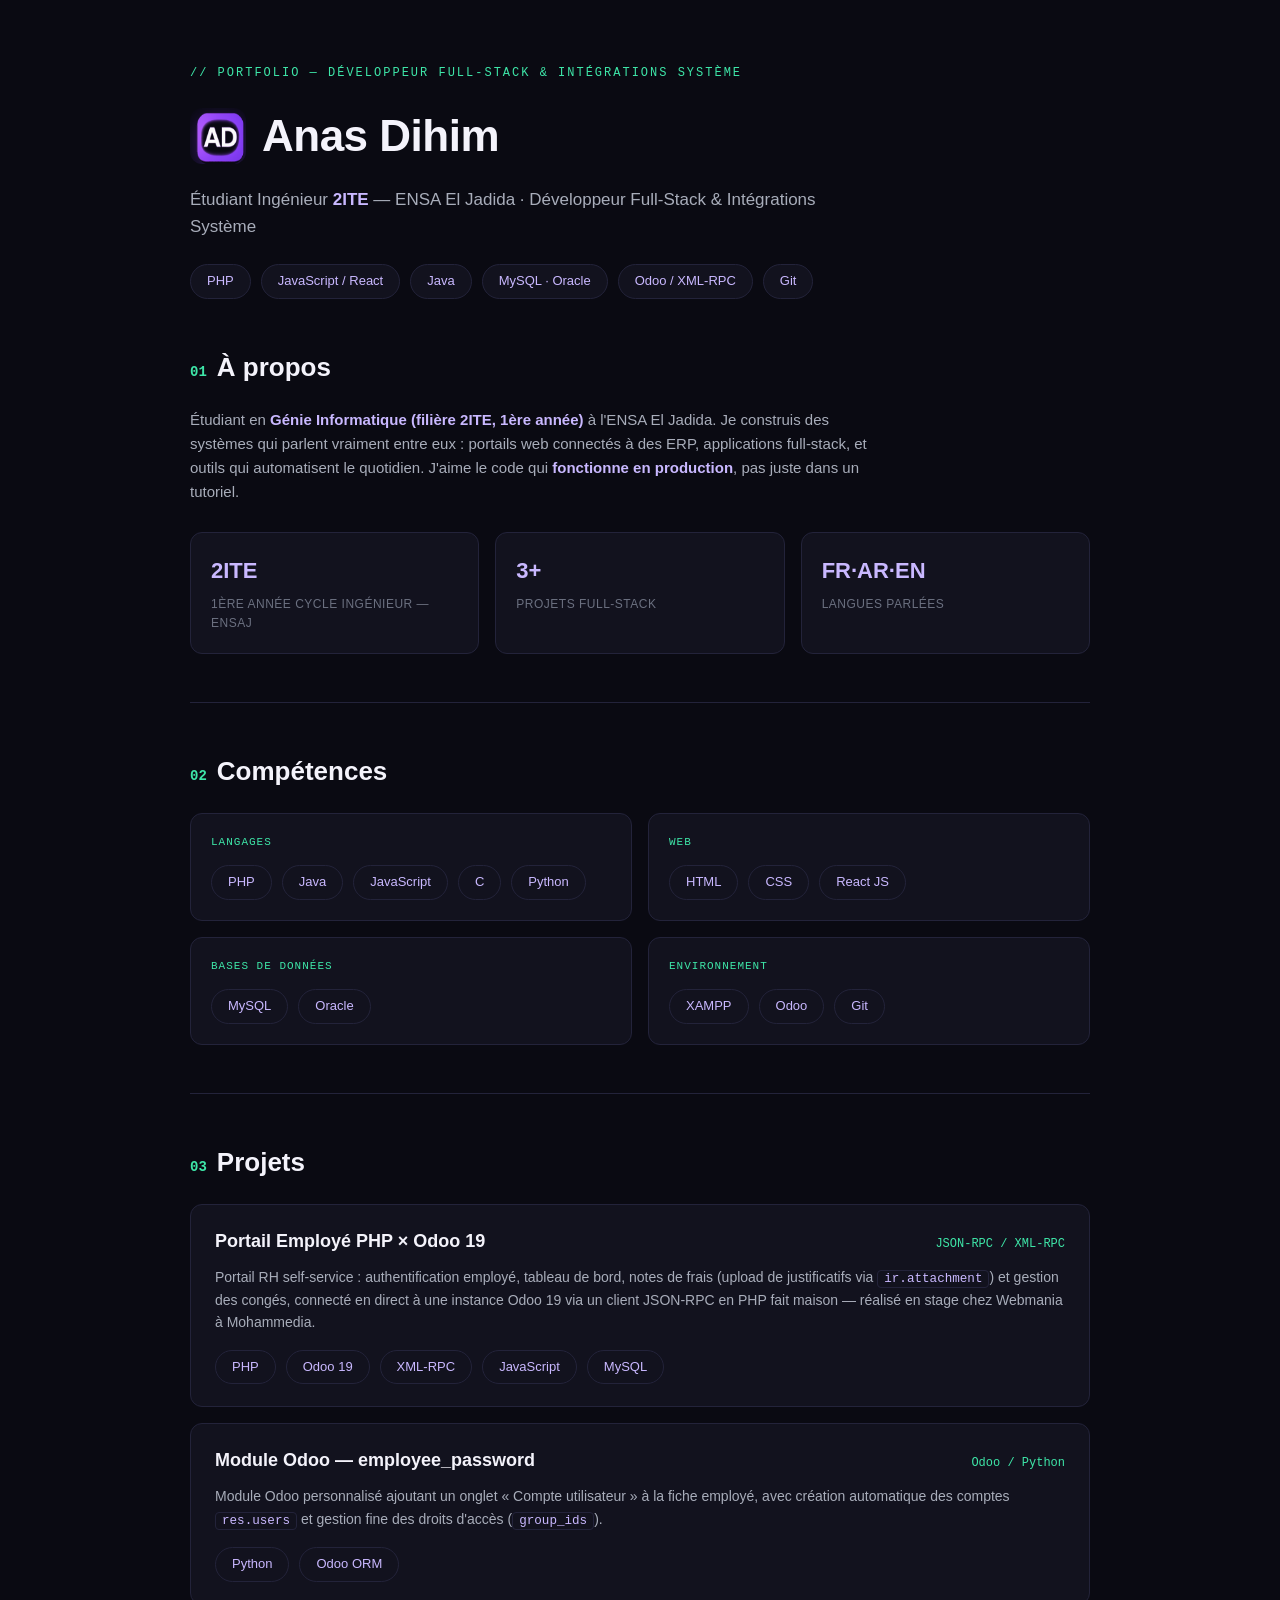
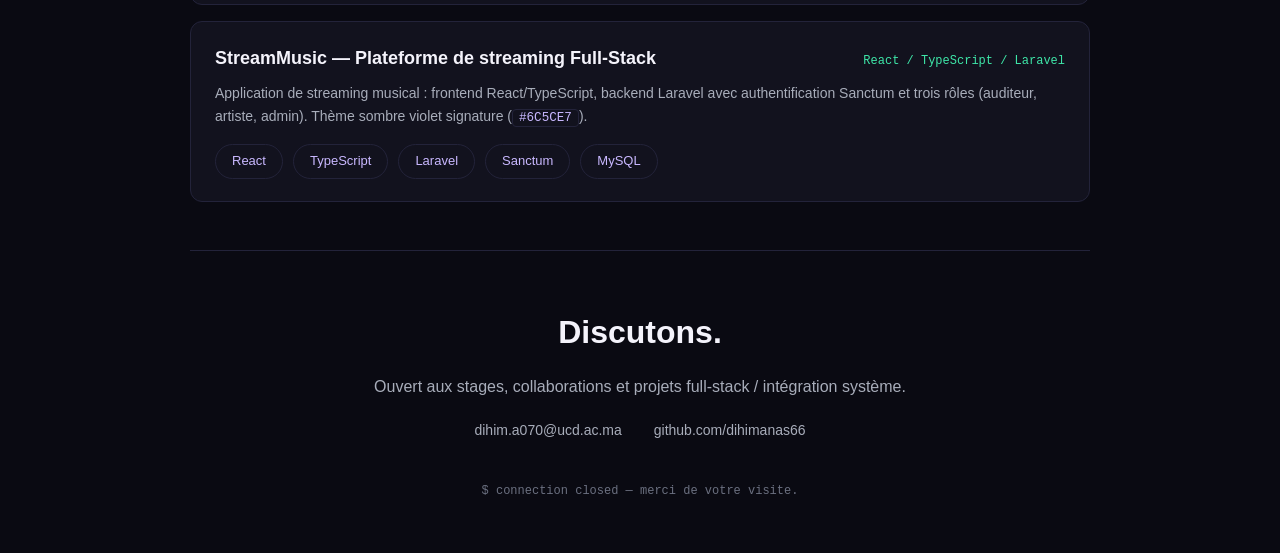
==== index.html @ 006c889c "portfolio" ====
<!DOCTYPE html>
<html lang="fr">
<head>
    <meta charset="UTF-8">
    <meta name="viewport" content="width=device-width, initial-scale=1.0">

    <title>Anas Dihim | Full-Stack Developer & Odoo Developer</title>

    <meta name="description" content="Portfolio officiel d'Anas Dihim, étudiant ingénieur à l'ENSA El Jadida. Développement Full-Stack, PHP, Java, React, Odoo, MySQL et intégration ERP.">
    <meta name="keywords" content="Anas Dihim, Portfolio, Développeur, Full Stack, PHP, HTML, CSS, JavaScript, React, Odoo, XML-RPC, MySQL, Oracle, Git, ENSA El Jadida">
    <meta name="author" content="Anas Dihim">
    <meta name="theme-color" content="#6C5CE7">

    <link rel="icon" type="image/png" href="icon.png">
    <link rel="stylesheet" href="portfolio.css">
</head>
<body>

    <header class="hero">
        <p class="eyebrow">// Portfolio — Développeur Full-Stack &amp; Intégrations Système</p>
        <div class="title">
            <img src="AD.png" alt="Logo Anas Dihim" class="logo">
            <h1>Anas Dihim</h1>
        </div>
        <p class="subtitle">Étudiant Ingénieur <b>2ITE</b> — ENSA El Jadida · Développeur Full-Stack &amp; Intégrations Système</p>

        <div class="tags">
            <span class="tag">PHP</span>
            <span class="tag">JavaScript / React</span>
            <span class="tag">Java</span>
            <span class="tag">MySQL · Oracle</span>
            <span class="tag">Odoo / XML-RPC</span>
            <span class="tag">Git</span>
        </div>
    </header>

    <main>
        <section class="block">
            <h2><span class="num">01</span> À propos</h2>
            <p class="lead">
                Étudiant en <b>Génie Informatique (filière 2ITE, 1ère année)</b> à l'ENSA El Jadida.
                Je construis des systèmes qui parlent vraiment entre eux : portails web connectés à des ERP,
                applications full-stack, et outils qui automatisent le quotidien. J'aime le code qui
                <b>fonctionne en production</b>, pas juste dans un tutoriel.
            </p>

            <div class="stats">
                <div class="stat-card">
                    <h3>2ITE</h3>
                    <p>1ère année cycle Ingénieur — ENSAJ</p>
                </div>
                <div class="stat-card">
                    <h3>3+</h3>
                    <p>Projets full-stack</p>
                </div>
                <div class="stat-card">
                    <h3>FR·AR·EN</h3>
                    <p>Langues parlées</p>
                </div>
            </div>
        </section>

        <hr>

        <section class="block">
            <h2><span class="num">02</span> Compétences</h2>

            <div class="skills-grid">
                <div class="skill-card">
                    <span class="label">Langages</span>
                    <div class="tags">
                        <span class="tag">PHP</span>
                        <span class="tag">Java</span>
                        <span class="tag">JavaScript</span>
                        <span class="tag">C</span>
                        <span class="tag">Python</span>
                    </div>
                </div>

                <div class="skill-card">
                    <span class="label">Web</span>
                    <div class="tags">
                        <span class="tag">HTML</span>
                        <span class="tag">CSS</span>
                        <span class="tag">React JS</span>
                    </div>
                </div>

                <div class="skill-card">
                    <span class="label">Bases de données</span>
                    <div class="tags">
                        <span class="tag">MySQL</span>
                        <span class="tag">Oracle</span>
                    </div>
                </div>

                <div class="skill-card">
                    <span class="label">Environnement</span>
                    <div class="tags">
                        <span class="tag">XAMPP</span>
                        <span class="tag">Odoo</span>
                        <span class="tag">Git</span>
                    </div>
                </div>
            </div>
        </section>

        <hr>

        <section class="block">
            <h2><span class="num">03</span> Projets</h2>

            <div class="projects">
                <article class="project-card">
                    <div class="project-head">
                        <h3>Portail Employé PHP × Odoo 19</h3>
                        <span class="project-tech">JSON-RPC / XML-RPC</span>
                    </div>
                    <p>
                        Portail RH self-service : authentification employé, tableau de bord, notes de frais
                        (upload de justificatifs via <code>ir.attachment</code>) et gestion des congés,
                        connecté en direct à une instance Odoo 19 via un client JSON-RPC en PHP fait maison —
                        réalisé en stage chez Webmania à Mohammedia.
                    </p>
                    <div class="tags">
                        <span class="tag">PHP</span>
                        <span class="tag">Odoo 19</span>
                        <span class="tag">XML-RPC</span>
                        <span class="tag">JavaScript</span>
                        <span class="tag">MySQL</span>
                    </div>
                </article>

                <article class="project-card">
                    <div class="project-head">
                        <h3>Module Odoo — employee_password</h3>
                        <span class="project-tech">Odoo / Python</span>
                    </div>
                    <p>
                        Module Odoo personnalisé ajoutant un onglet « Compte utilisateur » à la fiche employé,
                        avec création automatique des comptes <code>res.users</code> et gestion fine des droits
                        d'accès (<code>group_ids</code>).
                    </p>
                    <div class="tags">
                        <span class="tag">Python</span>
                        <span class="tag">Odoo ORM</span>
                    </div>
                </article>

                <article class="project-card">
                    <div class="project-head">
                        <h3>StreamMusic — Plateforme de streaming Full-Stack</h3>
                        <span class="project-tech">React / TypeScript / Laravel</span>
                    </div>
                    <p>
                        Application de streaming musical : frontend React/TypeScript, backend Laravel avec
                        authentification Sanctum et trois rôles (auditeur, artiste, admin). Thème sombre
                        violet signature (<code>#6C5CE7</code>).
                    </p>
                    <div class="tags">
                        <span class="tag">React</span>
                        <span class="tag">TypeScript</span>
                        <span class="tag">Laravel</span>
                        <span class="tag">Sanctum</span>
                        <span class="tag">MySQL</span>
                    </div>
                </article>
            </div>
        </section>
    </main>

    <hr>

    <footer>
        <h2>Discutons.</h2>
        <p>Ouvert aux stages, collaborations et projets full-stack / intégration système.</p>
        <div class="contact-links">
            <a href="mailto:dihim.a070@ucd.ac.ma" class="a" target="_blank">dihim.a070@ucd.ac.ma</a>
            <a href="https://github.com/dihimanas66" class="a" target="_blank">github.com/dihimanas66</a>
        </div>
        <p class="foot-note">$ connection closed — merci de votre visite.</p>
    </footer>

</body>
</html>
---- portfolio.css ----
/* ===== Tokens ===== */
:root{
    --bg:#0a0a12;
    --bg-card:#12121e;
    --border:#23233a;
    --text:#a8adba;
    --text-soft:#6b7080;
    --white:#f4f3fb;
    --purple:#7c5cff;
    --purple-light:#c9b8ff;
    --green:#3ee6a8;

    --font-mono:"SFMono-Regular", Consolas, "Liberation Mono", Menlo, monospace;
    --font-sans:-apple-system, "Segoe UI", Roboto, Arial, sans-serif;
}

*{ box-sizing:border-box; }

body{
    margin:0;
    background:var(--bg);
    color:var(--text);
    font-family:var(--font-sans);
    line-height:1.6;
    padding:64px 24px 40px;
}

main{
    max-width:900px;
    margin:0 auto;
}

hr{
    max-width:900px;
    margin:48px auto;
    border:none;
    border-top:1px solid var(--border);
}

b{ color:var(--purple-light); font-weight:600; }

code{
    font-family:var(--font-mono);
    background:var(--bg-card);
    border:1px solid var(--border);
    border-radius:4px;
    padding:1px 6px;
    color:var(--purple-light);
    font-size:0.9em;
}

/* ===== Hero ===== */
.hero{
    max-width:900px;
    margin:0 auto 48px;
}

.eyebrow{
    font-family:var(--font-mono);
    letter-spacing:2px;
    text-transform:uppercase;
    color:var(--green);
    font-size:12px;
    margin:0 0 18px;
}

.title{
    display:flex;
    flex-direction:row;
    align-items:center;
    gap:16px;
}

.title .logo{
    width:56px;
    height:56px;
    border-radius:12px;
}

.title h1{
    color:var(--white);
    font-size:44px;
    margin:0;
    letter-spacing:-0.5px;
}

.subtitle{
    font-size:17px;
    margin:14px 0 24px;
    max-width:640px;
}

/* ===== Tag pills ===== */
.tags{
    display:flex;
    flex-wrap:wrap;
    gap:10px;
    margin-top:6px;
}

.tag{
    display:inline-block;
    border:1px solid var(--border);
    border-radius:30px;
    padding:6px 16px;
    font-size:13px;
    color:var(--purple-light);
    background:var(--bg-card);
}

/* ===== Section blocks ===== */
.block{
    max-width:900px;
    margin:0 auto;
}

.block h2{
    display:flex;
    align-items:baseline;
    gap:10px;
    color:var(--white);
    font-size:26px;
    margin:0 0 20px;
}

.num{
    font-family:var(--font-mono);
    color:var(--green);
    font-size:14px;
    font-weight:600;
}

.lead{
    font-size:15px;
    max-width:680px;
}

/* ===== Stat cards ===== */
.stats{
    display:grid;
    grid-template-columns:repeat(3, 1fr);
    gap:16px;
    margin-top:28px;
}

.stat-card{
    background:var(--bg-card);
    border:1px solid var(--border);
    border-radius:12px;
    padding:20px;
}

.stat-card h3{
    color:var(--purple-light);
    font-size:22px;
    margin:0 0 6px;
}

.stat-card p{
    margin:0;
    font-size:12px;
    text-transform:uppercase;
    letter-spacing:0.5px;
    color:var(--text-soft);
}

/* ===== Skills ===== */
.skills-grid{
    display:grid;
    grid-template-columns:repeat(2, 1fr);
    gap:16px;
}

.skill-card{
    background:var(--bg-card);
    border:1px solid var(--border);
    border-radius:12px;
    padding:20px;
}

.skill-card .label{
    display:block;
    font-family:var(--font-mono);
    color:var(--green);
    font-size:11px;
    letter-spacing:1px;
    text-transform:uppercase;
    margin-bottom:14px;
}

/* ===== Projects ===== */
.projects{
    display:flex;
    flex-direction:column;
    gap:16px;
}

.project-card{
    background:var(--bg-card);
    border:1px solid var(--border);
    border-radius:12px;
    padding:22px 24px;
}

.project-head{
    display:flex;
    flex-wrap:wrap;
    align-items:baseline;
    justify-content:space-between;
    gap:8px;
    margin-bottom:10px;
}

.project-head h3{
    margin:0;
    color:var(--white);
    font-size:18px;
}

.project-tech{
    font-family:var(--font-mono);
    font-size:12px;
    color:var(--green);
    white-space:nowrap;
}

.project-card p{
    font-size:14px;
    margin:0 0 16px;
}

/* ===== Footer ===== */
footer{
    max-width:900px;
    margin:0 auto;
    text-align:center;
    padding-top:8px;
}

footer h2{
    color:var(--white);
    font-size:32px;
    margin:0 0 8px;
}

.contact-links{
    display:flex;
    justify-content:center;
    gap:32px;
    margin-top:20px;
    flex-wrap:wrap;
}

.a{
    text-decoration:none;
    color:var(--text);
    font-size:14px;
    transition:color 0.15s ease;
}

.a:hover{
    color:var(--purple-light);
    cursor:pointer;
}

.a:visited{
    color:var(--text);
}

.foot-note{
    font-family:var(--font-mono);
    color:var(--text-soft);
    font-size:12px;
    margin-top:40px;
}

/* ===== Responsive ===== */
@media (max-width:640px){
    .title h1{ font-size:32px; }
    .stats{ grid-template-columns:1fr; }
    .skills-grid{ grid-template-columns:1fr; }
    .project-head{ flex-direction:column; align-items:flex-start; }
}
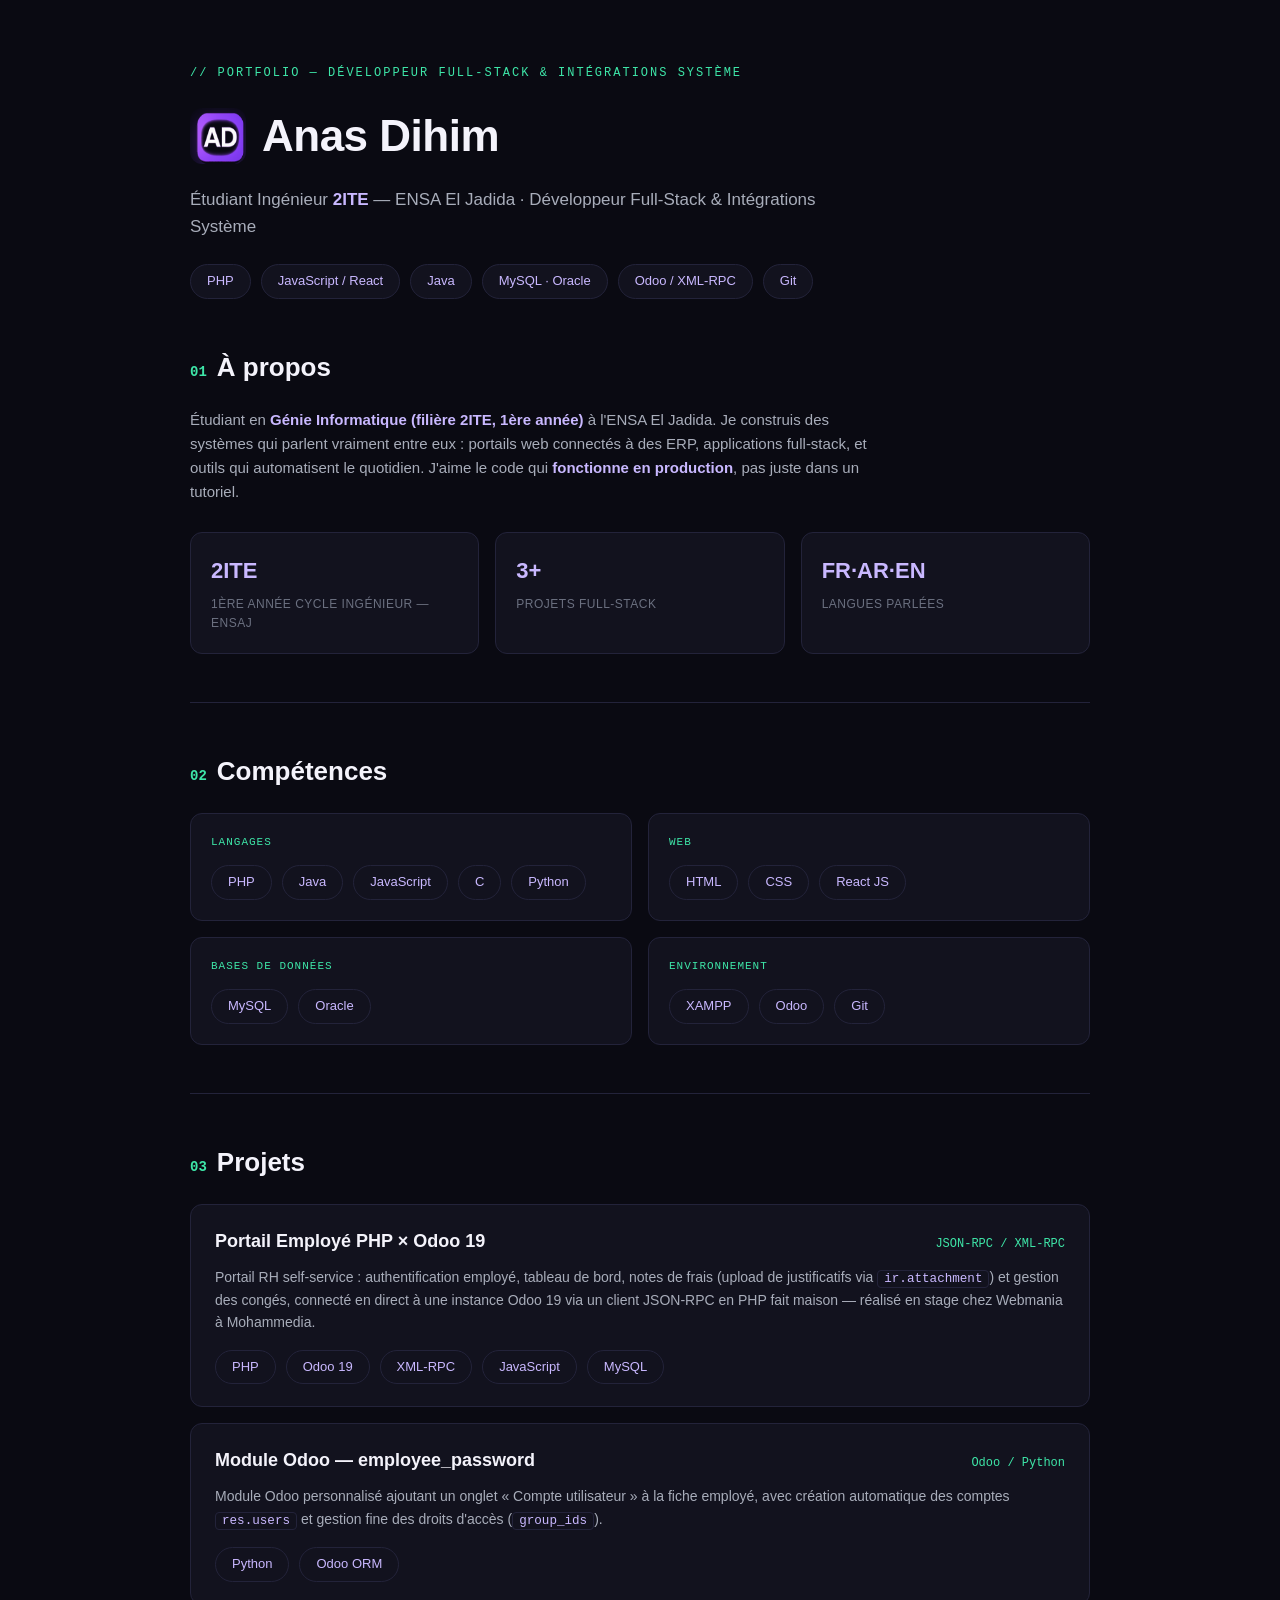
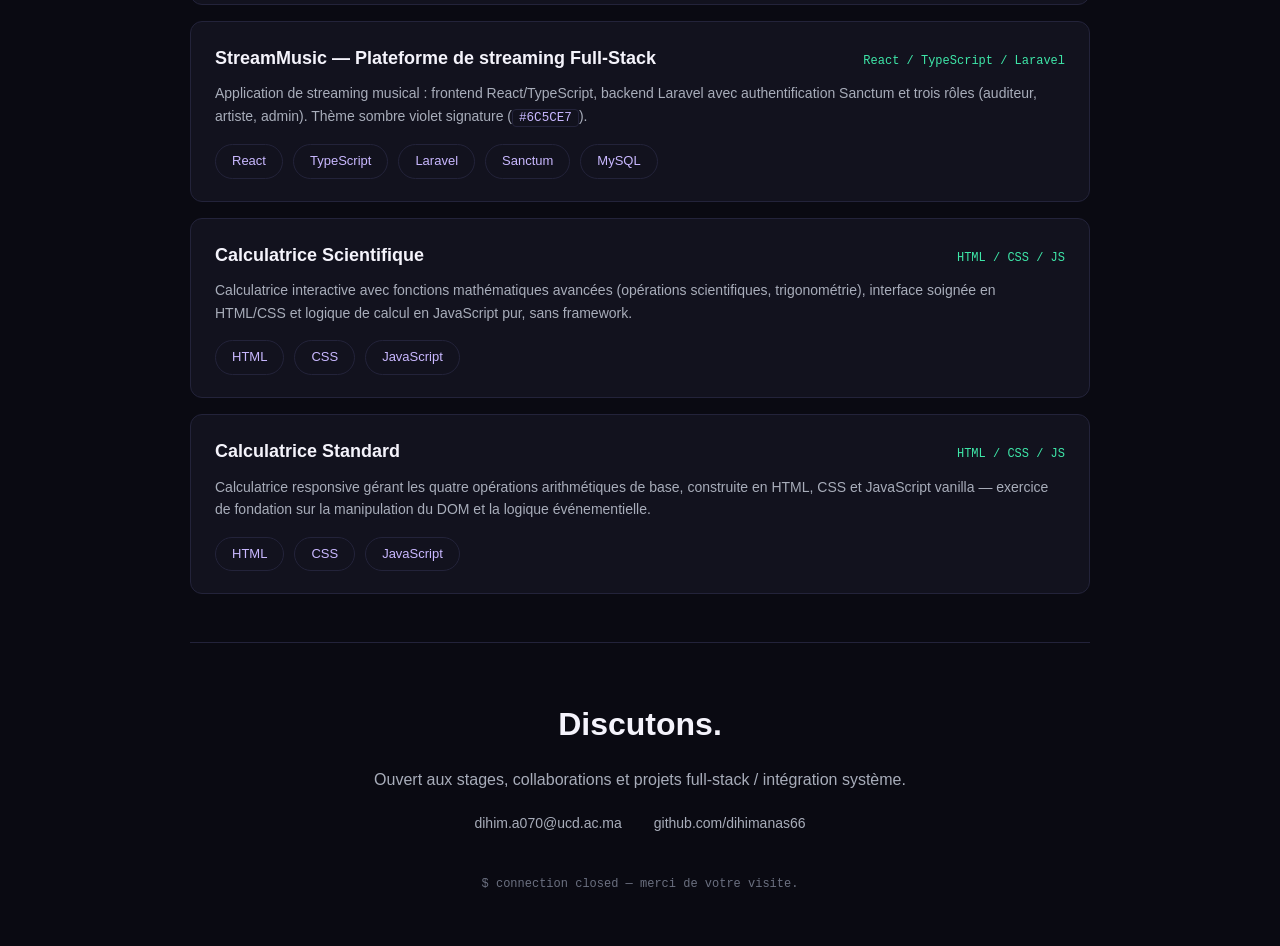
==== commit f1a7de5b: "Mise a jour index.html" ====
--- a/index.html
+++ b/index.html
@@ -50,7 +50,7 @@
                     <p>1ère année cycle Ingénieur — ENSAJ</p>
                 </div>
                 <div class="stat-card">
-                    <h3>3+</h3>
+                    <h3 id="repo-count">3+</h3>
                     <p>Projets full-stack</p>
                 </div>
                 <div class="stat-card">
@@ -163,6 +163,40 @@
                         <span class="tag">Laravel</span>
                         <span class="tag">Sanctum</span>
                         <span class="tag">MySQL</span>
+                    </div>
+                </article>
+
+                <article class="project-card">
+                    <div class="project-head">
+                        <h3>Calculatrice Scientifique</h3>
+                        <span class="project-tech">HTML / CSS / JS</span>
+                    </div>
+                    <p>
+                        Calculatrice interactive avec fonctions mathématiques avancées (opérations
+                        scientifiques, trigonométrie), interface soignée en HTML/CSS et logique de calcul
+                        en JavaScript pur, sans framework.
+                    </p>
+                    <div class="tags">
+                        <span class="tag">HTML</span>
+                        <span class="tag">CSS</span>
+                        <span class="tag">JavaScript</span>
+                    </div>
+                </article>
+
+                <article class="project-card">
+                    <div class="project-head">
+                        <h3>Calculatrice Standard</h3>
+                        <span class="project-tech">HTML / CSS / JS</span>
+                    </div>
+                    <p>
+                        Calculatrice responsive gérant les quatre opérations arithmétiques de base,
+                        construite en HTML, CSS et JavaScript vanilla — exercice de fondation sur la
+                        manipulation du DOM et la logique événementielle.
+                    </p>
+                    <div class="tags">
+                        <span class="tag">HTML</span>
+                        <span class="tag">CSS</span>
+                        <span class="tag">JavaScript</span>
                     </div>
                 </article>
             </div>
@@ -181,5 +215,32 @@
         <p class="foot-note">$ connection closed — merci de votre visite.</p>
     </footer>
 
+    <script>
+        // Compte automatiquement le nombre de repos publics GitHub (hors forks)
+        // et met à jour la stat-card "Projets full-stack" à chaque chargement de la page.
+        (async function updateProjectCount() {
+            const GITHUB_USERNAME = "dihimanas66";
+            const statEl = document.getElementById("repo-count");
+            if (!statEl) return;
+
+            try {
+                const res = await fetch(
+                    `https://api.github.com/users/${GITHUB_USERNAME}/repos?per_page=100`
+                );
+                if (!res.ok) throw new Error(`GitHub API status ${res.status}`);
+
+                const repos = await res.json();
+
+                // On ne compte que les vrais projets (pas les forks des autres)
+                const ownProjectsCount = repos.filter(repo => !repo.fork).length;
+
+                statEl.textContent = `${ownProjectsCount}+`;
+            } catch (err) {
+                // En cas d'erreur (offline, rate-limit GitHub...) on garde la valeur statique
+                console.warn("Impossible de récupérer le nombre de repos GitHub :", err);
+            }
+        })();
+    </script>
+
 </body>
 </html>
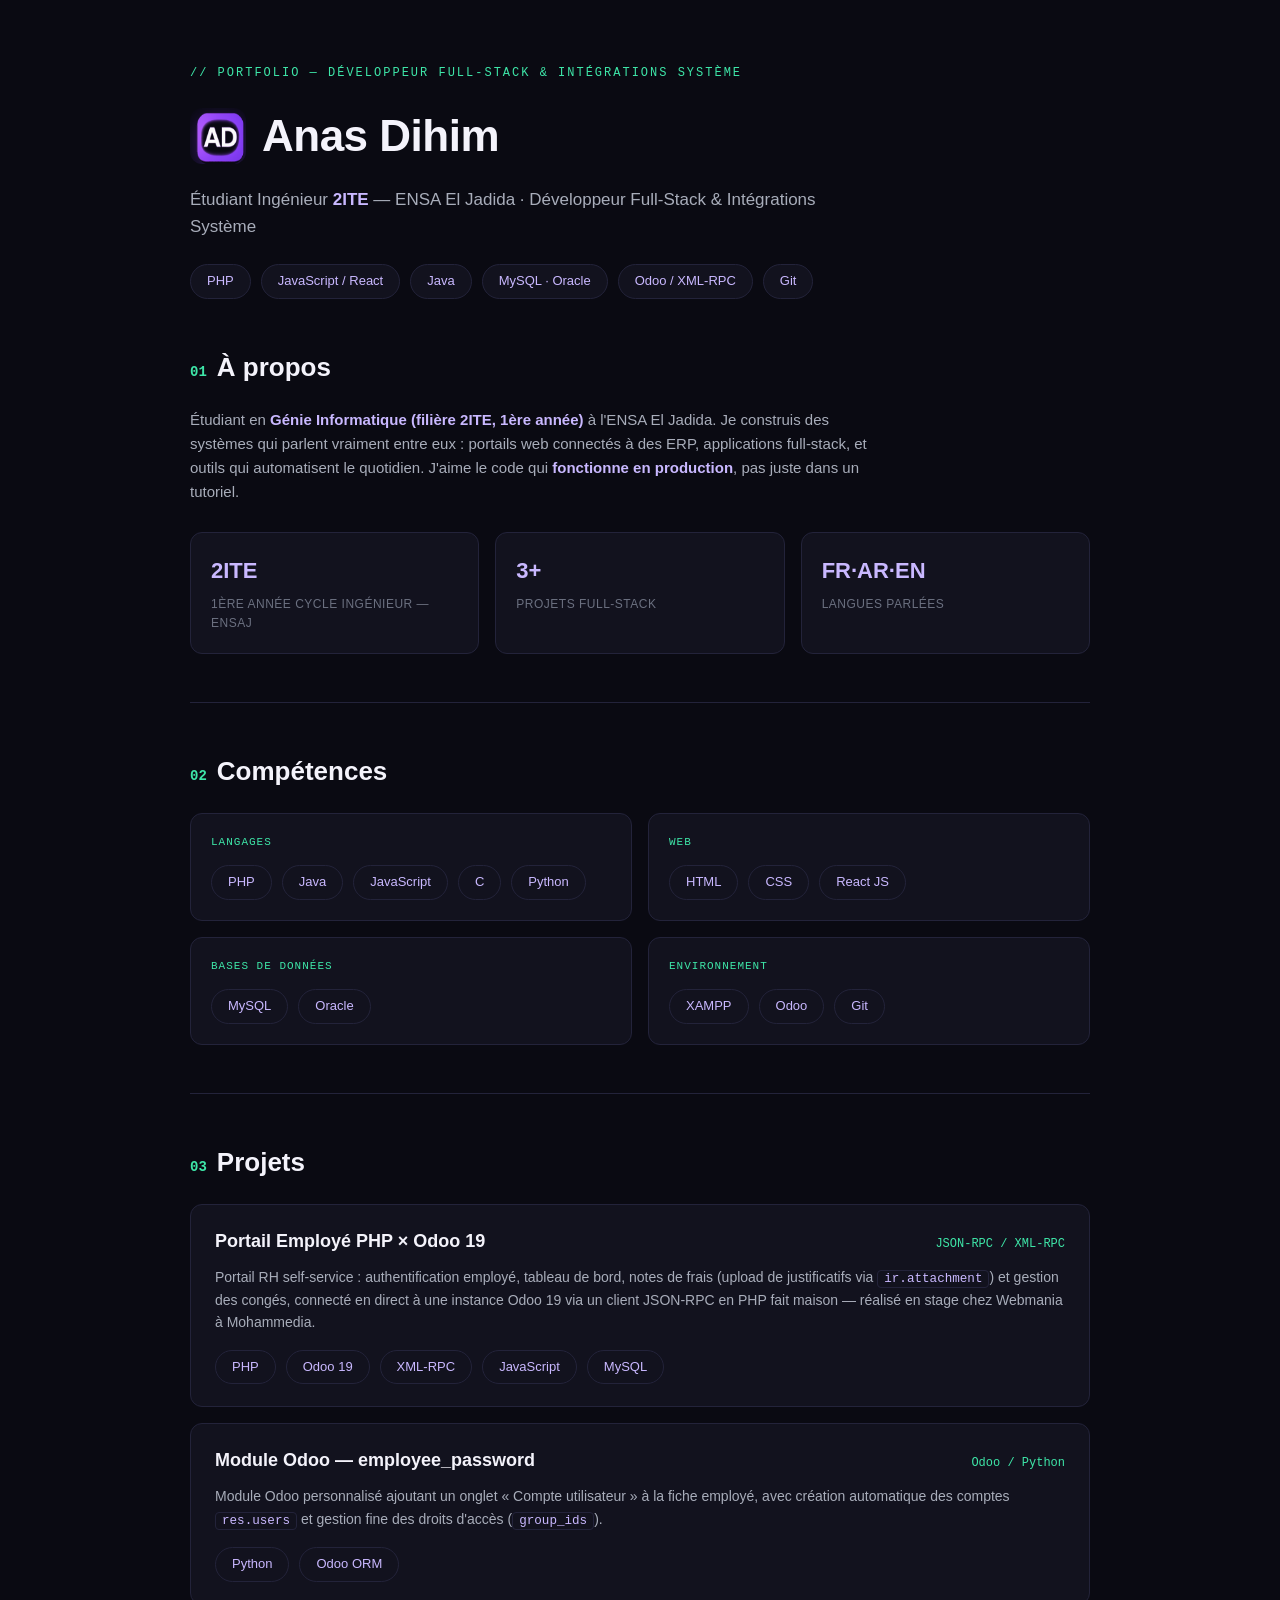
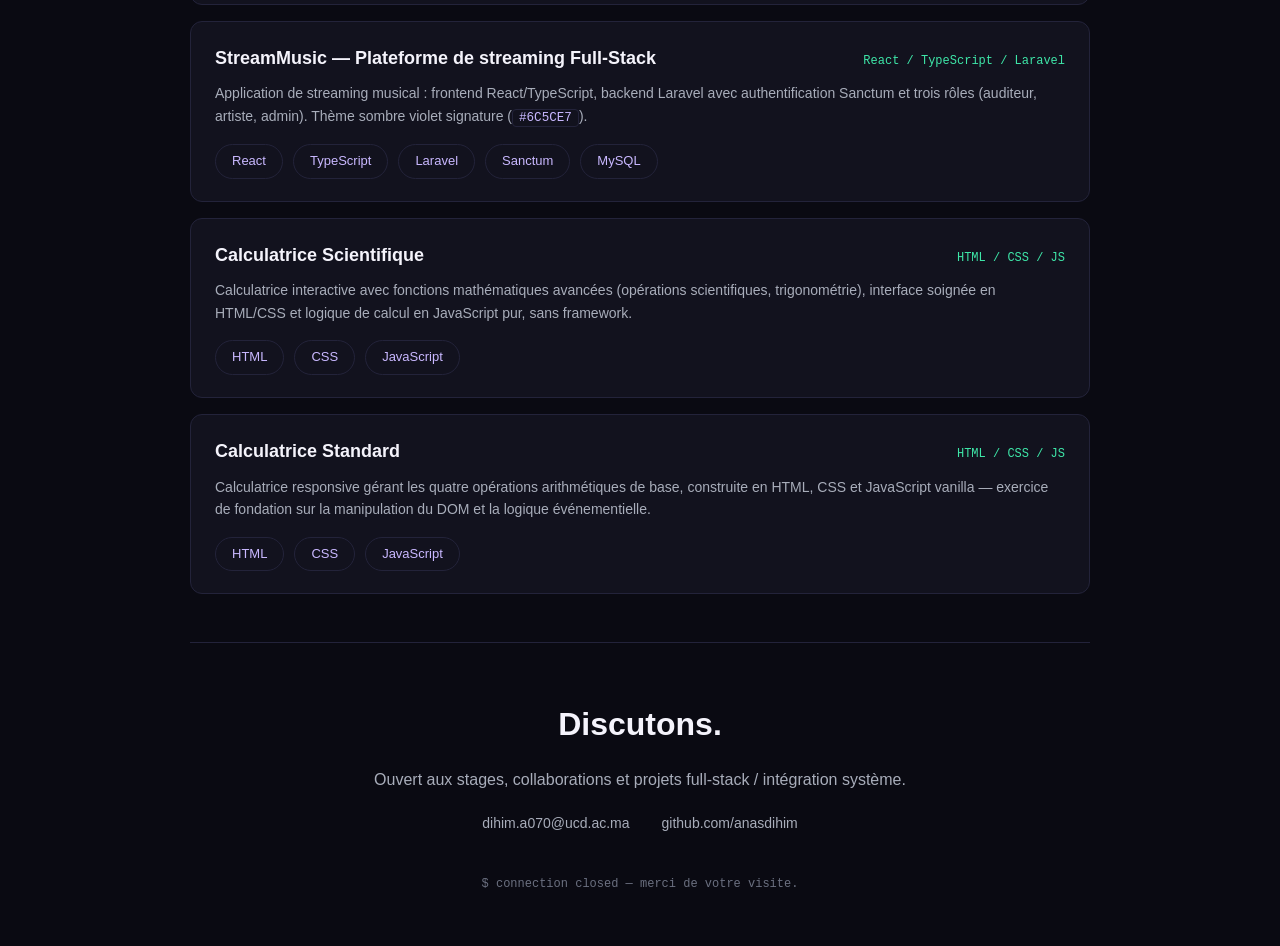
==== commit 73a1caf3: "Mise a jour index.html" ====
--- a/index.html
+++ b/index.html
@@ -210,7 +210,7 @@
         <p>Ouvert aux stages, collaborations et projets full-stack / intégration système.</p>
         <div class="contact-links">
             <a href="mailto:dihim.a070@ucd.ac.ma" class="a" target="_blank">dihim.a070@ucd.ac.ma</a>
-            <a href="https://github.com/dihimanas66" class="a" target="_blank">github.com/dihimanas66</a>
+            <a href="https://github.com/anasdihim" class="a" target="_blank">github.com/anasdihim</a>
         </div>
         <p class="foot-note">$ connection closed — merci de votre visite.</p>
     </footer>
@@ -219,7 +219,7 @@
         // Compte automatiquement le nombre de repos publics GitHub (hors forks)
         // et met à jour la stat-card "Projets full-stack" à chaque chargement de la page.
         (async function updateProjectCount() {
-            const GITHUB_USERNAME = "dihimanas66";
+            const GITHUB_USERNAME = "anasdihim";
             const statEl = document.getElementById("repo-count");
             if (!statEl) return;
 
